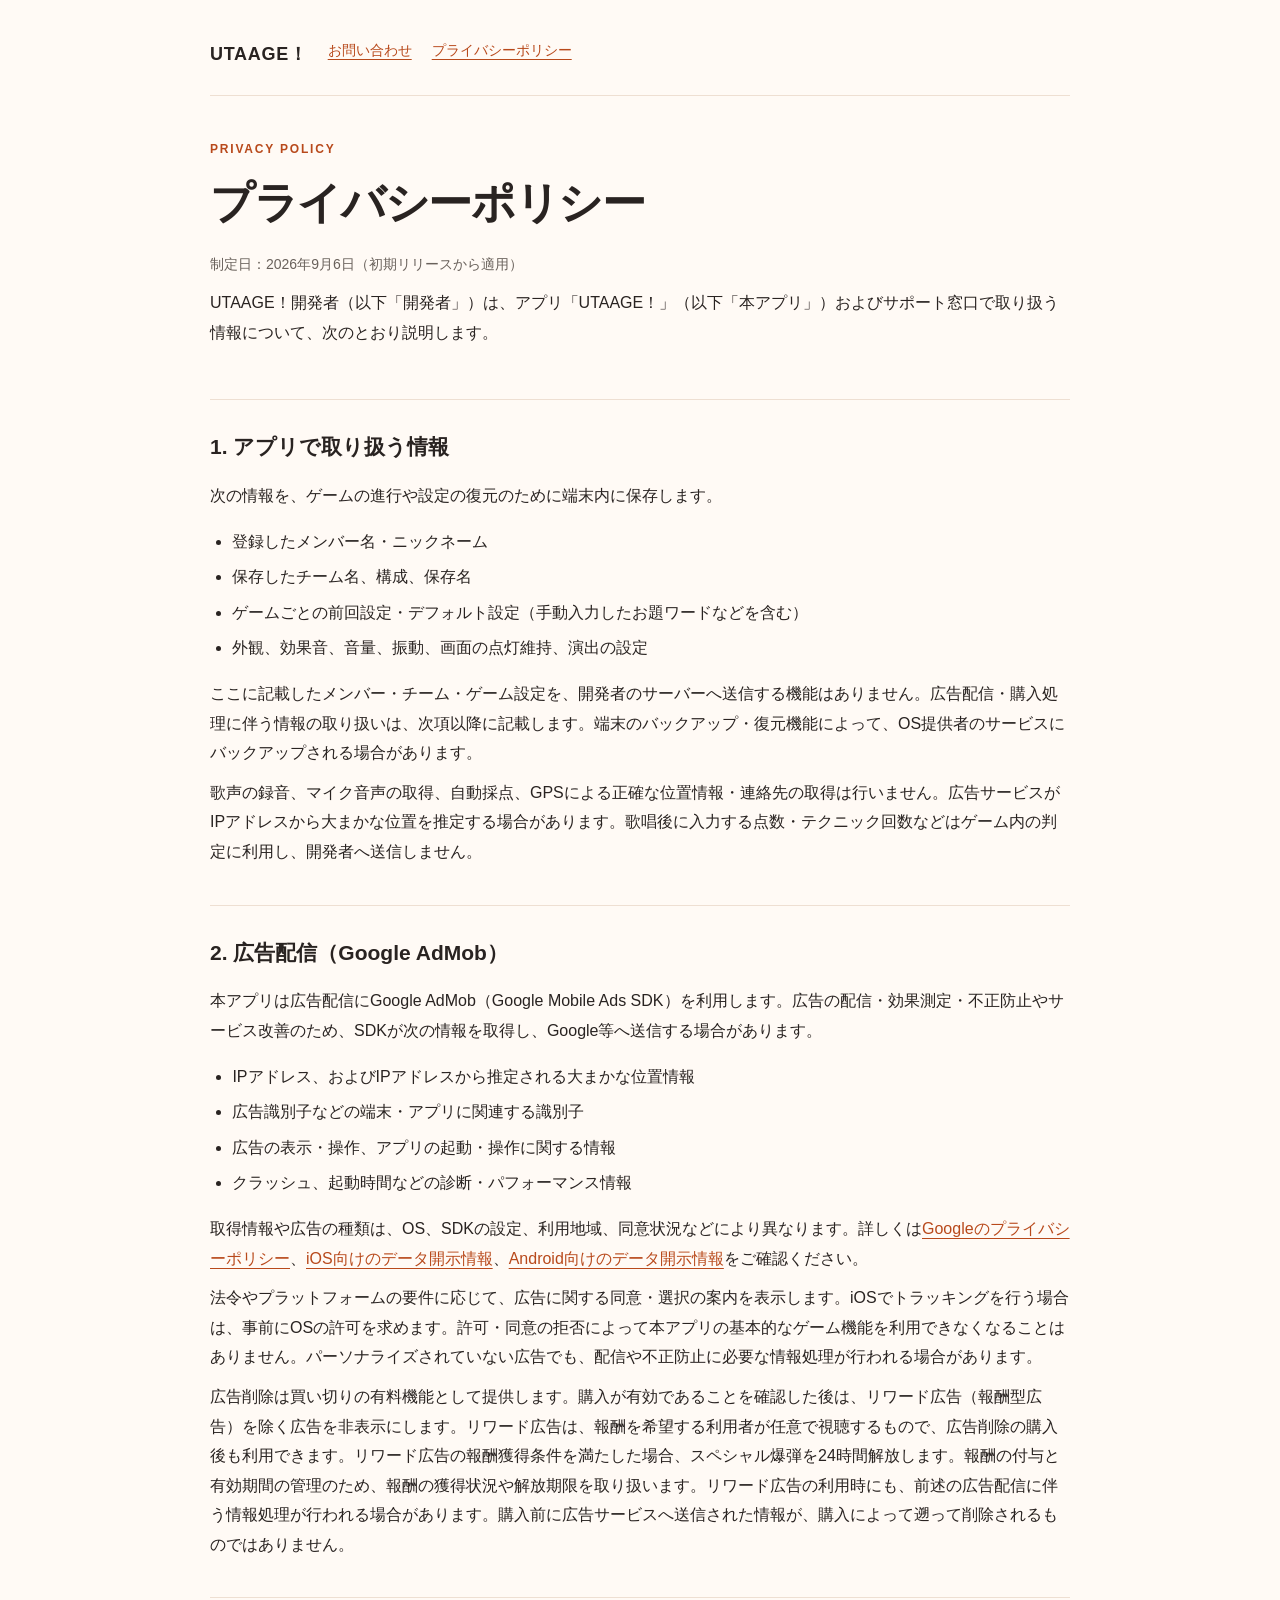
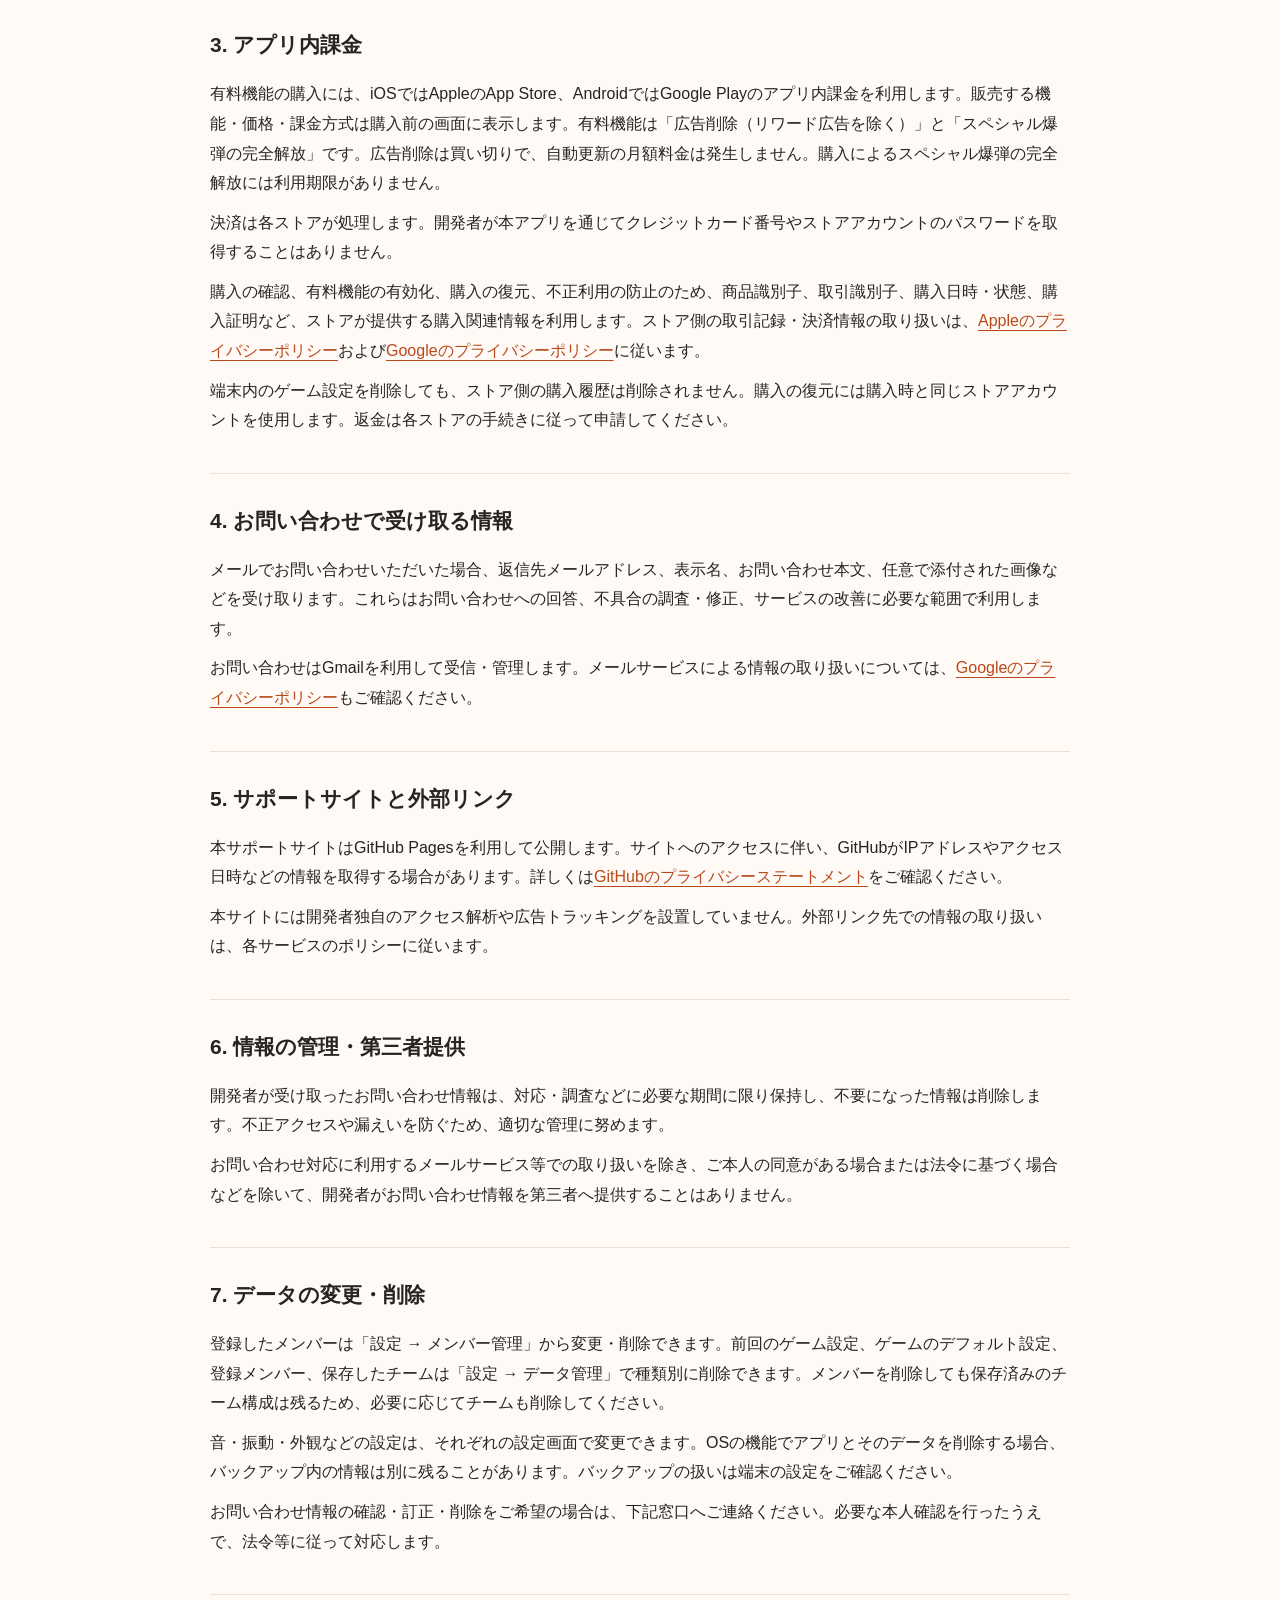
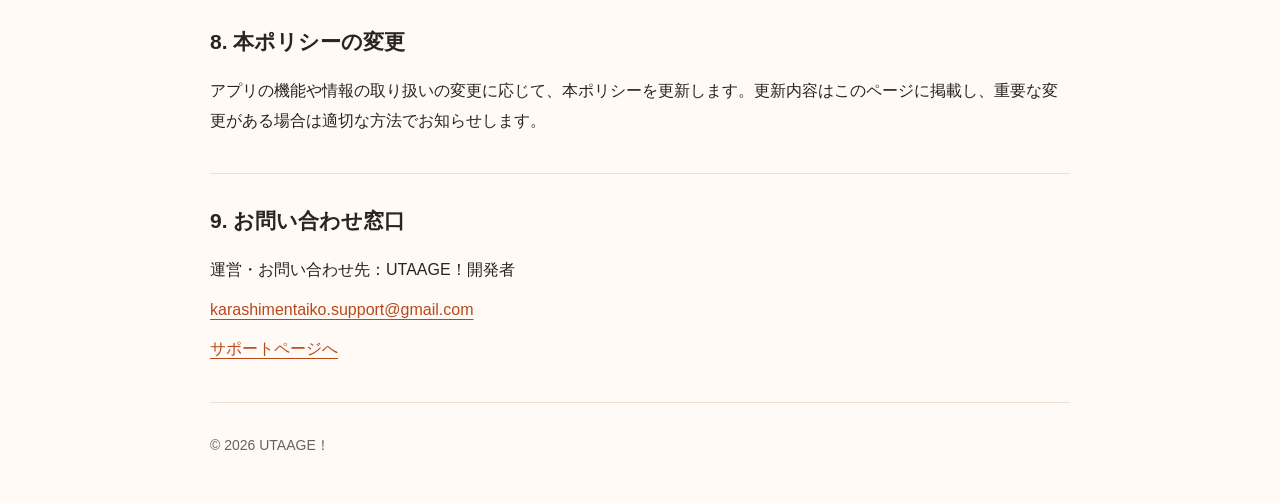
==== privacy.html @ 7a6925a0 "Publish UTAAGE support and privacy pages" ====
<!doctype html>
<html lang="ja"><head><meta charset="utf-8"><meta name="viewport" content="width=device-width,initial-scale=1"><meta name="description" content="UTAAGE！における端末内データ、お問い合わせ情報、外部サービスの取り扱いについて。"><title>プライバシーポリシー | UTAAGE！</title><link rel="stylesheet" href="style.css"></head><body>
<header><nav aria-label="ナビゲーション"><a class="brand" href="index.html">UTAAGE！</a><a href="index.html#contact">お問い合わせ</a><a href="privacy.html" aria-current="page">プライバシーポリシー</a></nav></header>
<main><section class="hero"><p class="eyebrow">PRIVACY POLICY</p><h1>プライバシーポリシー</h1><p class="muted">制定日：2026年9月6日（初期リリースから適用）</p><p>UTAAGE！開発者（以下「開発者」）は、アプリ「UTAAGE！」（以下「本アプリ」）およびサポート窓口で取り扱う情報について、次のとおり説明します。</p></section>
<section><h2>1. アプリで取り扱う情報</h2><p>次の情報を、ゲームの進行や設定の復元のために端末内に保存します。</p><ul><li>登録したメンバー名・ニックネーム</li><li>保存したチーム名、構成、保存名</li><li>ゲームごとの前回設定・デフォルト設定（手動入力したお題ワードなどを含む）</li><li>外観、効果音、音量、振動、画面の点灯維持、演出の設定</li></ul><p>ここに記載したメンバー・チーム・ゲーム設定を、開発者のサーバーへ送信する機能はありません。広告配信・購入処理に伴う情報の取り扱いは、次項以降に記載します。端末のバックアップ・復元機能によって、OS提供者のサービスにバックアップされる場合があります。</p><p>歌声の録音、マイク音声の取得、自動採点、GPSによる正確な位置情報・連絡先の取得は行いません。広告サービスがIPアドレスから大まかな位置を推定する場合があります。歌唱後に入力する点数・テクニック回数などはゲーム内の判定に利用し、開発者へ送信しません。</p></section>
<section><h2>2. 広告配信（Google AdMob）</h2><p>本アプリは広告配信にGoogle AdMob（Google Mobile Ads SDK）を利用します。広告の配信・効果測定・不正防止やサービス改善のため、SDKが次の情報を取得し、Google等へ送信する場合があります。</p><ul><li>IPアドレス、およびIPアドレスから推定される大まかな位置情報</li><li>広告識別子などの端末・アプリに関連する識別子</li><li>広告の表示・操作、アプリの起動・操作に関する情報</li><li>クラッシュ、起動時間などの診断・パフォーマンス情報</li></ul><p>取得情報や広告の種類は、OS、SDKの設定、利用地域、同意状況などにより異なります。詳しくは<a href="https://policies.google.com/privacy?hl=ja">Googleのプライバシーポリシー</a>、<a href="https://developers.google.com/admob/ios/privacy/data-disclosure">iOS向けのデータ開示情報</a>、<a href="https://developers.google.com/admob/android/privacy/play-data-disclosure">Android向けのデータ開示情報</a>をご確認ください。</p><p>法令やプラットフォームの要件に応じて、広告に関する同意・選択の案内を表示します。iOSでトラッキングを行う場合は、事前にOSの許可を求めます。許可・同意の拒否によって本アプリの基本的なゲーム機能を利用できなくなることはありません。パーソナライズされていない広告でも、配信や不正防止に必要な情報処理が行われる場合があります。</p><p>広告削除は買い切りの有料機能として提供します。購入が有効であることを確認した後は、リワード広告（報酬型広告）を除く広告を非表示にします。リワード広告は、報酬を希望する利用者が任意で視聴するもので、広告削除の購入後も利用できます。リワード広告の報酬獲得条件を満たした場合、スペシャル爆弾を24時間解放します。報酬の付与と有効期間の管理のため、報酬の獲得状況や解放期限を取り扱います。リワード広告の利用時にも、前述の広告配信に伴う情報処理が行われる場合があります。購入前に広告サービスへ送信された情報が、購入によって遡って削除されるものではありません。</p></section>
<section><h2>3. アプリ内課金</h2><p>有料機能の購入には、iOSではAppleのApp Store、AndroidではGoogle Playのアプリ内課金を利用します。販売する機能・価格・課金方式は購入前の画面に表示します。有料機能は「広告削除（リワード広告を除く）」と「スペシャル爆弾の完全解放」です。広告削除は買い切りで、自動更新の月額料金は発生しません。購入によるスペシャル爆弾の完全解放には利用期限がありません。</p><p>決済は各ストアが処理します。開発者が本アプリを通じてクレジットカード番号やストアアカウントのパスワードを取得することはありません。</p><p>購入の確認、有料機能の有効化、購入の復元、不正利用の防止のため、商品識別子、取引識別子、購入日時・状態、購入証明など、ストアが提供する購入関連情報を利用します。ストア側の取引記録・決済情報の取り扱いは、<a href="https://www.apple.com/jp/legal/privacy/">Appleのプライバシーポリシー</a>および<a href="https://policies.google.com/privacy?hl=ja">Googleのプライバシーポリシー</a>に従います。</p><p>端末内のゲーム設定を削除しても、ストア側の購入履歴は削除されません。購入の復元には購入時と同じストアアカウントを使用します。返金は各ストアの手続きに従って申請してください。</p></section>
<section><h2>4. お問い合わせで受け取る情報</h2><p>メールでお問い合わせいただいた場合、返信先メールアドレス、表示名、お問い合わせ本文、任意で添付された画像などを受け取ります。これらはお問い合わせへの回答、不具合の調査・修正、サービスの改善に必要な範囲で利用します。</p><p>お問い合わせはGmailを利用して受信・管理します。メールサービスによる情報の取り扱いについては、<a href="https://policies.google.com/privacy?hl=ja">Googleのプライバシーポリシー</a>もご確認ください。</p></section>
<section><h2>5. サポートサイトと外部リンク</h2><p>本サポートサイトはGitHub Pagesを利用して公開します。サイトへのアクセスに伴い、GitHubがIPアドレスやアクセス日時などの情報を取得する場合があります。詳しくは<a href="https://docs.github.com/en/site-policy/privacy-policies/github-general-privacy-statement">GitHubのプライバシーステートメント</a>をご確認ください。</p><p>本サイトには開発者独自のアクセス解析や広告トラッキングを設置していません。外部リンク先での情報の取り扱いは、各サービスのポリシーに従います。</p></section>
<section><h2>6. 情報の管理・第三者提供</h2><p>開発者が受け取ったお問い合わせ情報は、対応・調査などに必要な期間に限り保持し、不要になった情報は削除します。不正アクセスや漏えいを防ぐため、適切な管理に努めます。</p><p>お問い合わせ対応に利用するメールサービス等での取り扱いを除き、ご本人の同意がある場合または法令に基づく場合などを除いて、開発者がお問い合わせ情報を第三者へ提供することはありません。</p></section>
<section><h2>7. データの変更・削除</h2><p>登録したメンバーは「設定 → メンバー管理」から変更・削除できます。前回のゲーム設定、ゲームのデフォルト設定、登録メンバー、保存したチームは「設定 → データ管理」で種類別に削除できます。メンバーを削除しても保存済みのチーム構成は残るため、必要に応じてチームも削除してください。</p><p>音・振動・外観などの設定は、それぞれの設定画面で変更できます。OSの機能でアプリとそのデータを削除する場合、バックアップ内の情報は別に残ることがあります。バックアップの扱いは端末の設定をご確認ください。</p><p>お問い合わせ情報の確認・訂正・削除をご希望の場合は、下記窓口へご連絡ください。必要な本人確認を行ったうえで、法令等に従って対応します。</p></section>
<section><h2>8. 本ポリシーの変更</h2><p>アプリの機能や情報の取り扱いの変更に応じて、本ポリシーを更新します。更新内容はこのページに掲載し、重要な変更がある場合は適切な方法でお知らせします。</p></section>
<section><h2>9. お問い合わせ窓口</h2><p>運営・お問い合わせ先：UTAAGE！開発者</p><p><a href="mailto:karashimentaiko.support@gmail.com?subject=UTAAGE%EF%BC%81%20%E3%83%97%E3%83%A9%E3%82%A4%E3%83%90%E3%82%B7%E3%83%BC">karashimentaiko.support@gmail.com</a></p><p><a href="index.html#contact">サポートページへ</a></p></section>
</main><footer>© 2026 UTAAGE！</footer></body></html>
---- style.css ----
:root{color-scheme:light;--ink:#292321;--muted:#69615b;--accent:#b8491b;--paper:#fffaf5;--line:#eedfd2}*{box-sizing:border-box}body{margin:0;background:var(--paper);color:var(--ink);font-family:-apple-system,BlinkMacSystemFont,"Hiragino Sans","Noto Sans JP",sans-serif;line-height:1.85}header,main,footer{width:min(860px,calc(100% - 40px));margin:auto}header{padding:38px 0 24px;border-bottom:1px solid var(--line)}nav{display:flex;gap:20px;flex-wrap:wrap;font-size:14px}a{color:var(--accent);text-underline-offset:4px;overflow-wrap:anywhere}a:focus-visible{outline:3px solid var(--accent);outline-offset:5px}.brand{font-weight:900;font-size:18px;letter-spacing:.04em;color:var(--ink);text-decoration:none}.eyebrow{color:var(--accent);font-size:12px;font-weight:800;letter-spacing:.15em;margin:0 0 12px}h1{font-size:clamp(28px,6vw,44px);line-height:1.4;letter-spacing:-.03em;margin:0 0 18px}h2{font-size:21px;margin:0 0 14px}h3{font-size:17px;margin:20px 0 8px}.lead{font-size:18px;color:var(--muted)}section{padding:28px 0;border-bottom:1px solid var(--line)}.hero{padding:42px 0}.card{background:white;padding:24px;border:1px solid var(--line);border-radius:18px}.button{display:inline-block;background:var(--accent);color:white;text-decoration:none;border-radius:12px;padding:12px 22px;font-weight:700}.muted,footer{color:var(--muted);font-size:14px}p{margin:10px 0}ul{padding-left:1.4em}li{margin:6px 0}footer{padding:30px 0 44px}.grid{display:grid;grid-template-columns:1fr 1fr;gap:18px}details{padding:14px 0;border-top:1px solid var(--line)}summary{font-weight:700;cursor:pointer}@media(max-width:600px){.grid{grid-template-columns:1fr}.hero{padding:30px 0}.card{padding:18px}header{padding-top:24px}}@media(prefers-color-scheme:dark){:root{color-scheme:dark;--paper:#211c19;--ink:#fff3e9;--muted:#c8b8ad;--accent:#ffad82;--line:#504038}.card{background:#2c2520}.button{color:#241b16}}
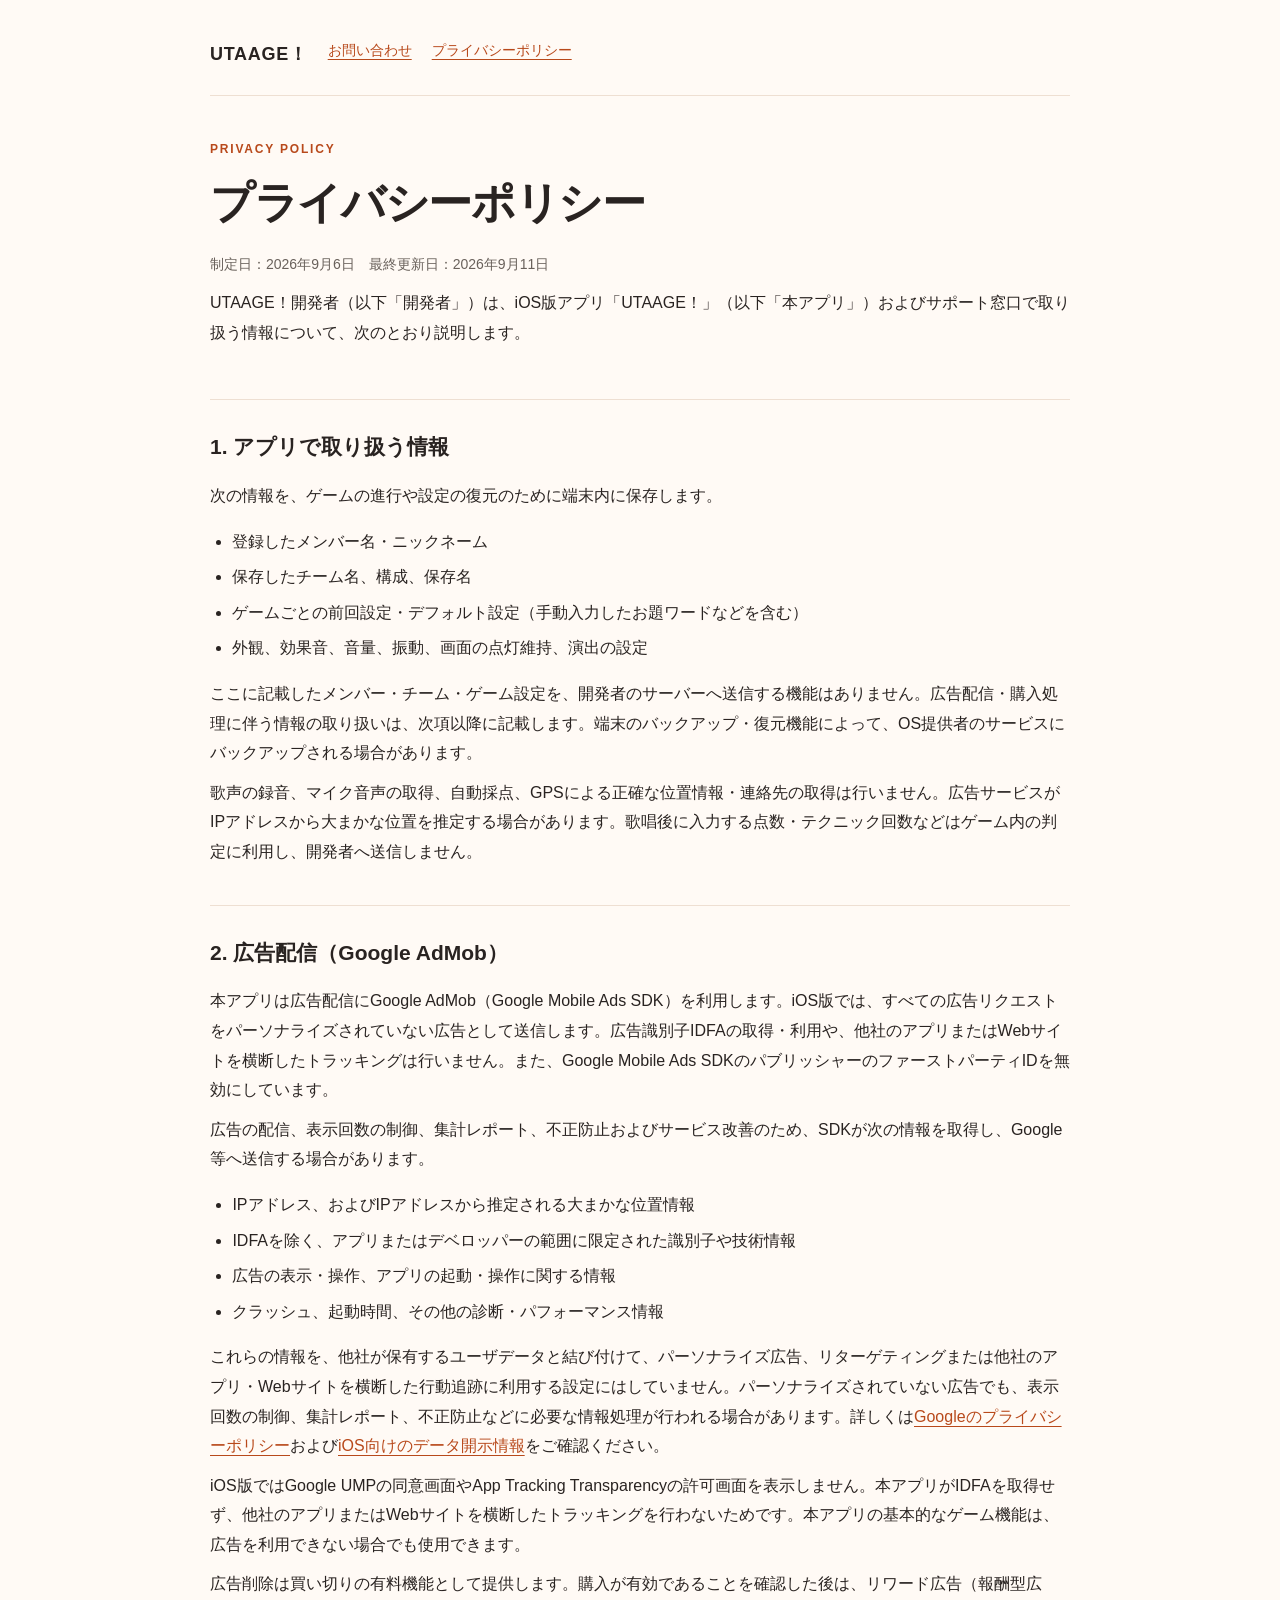
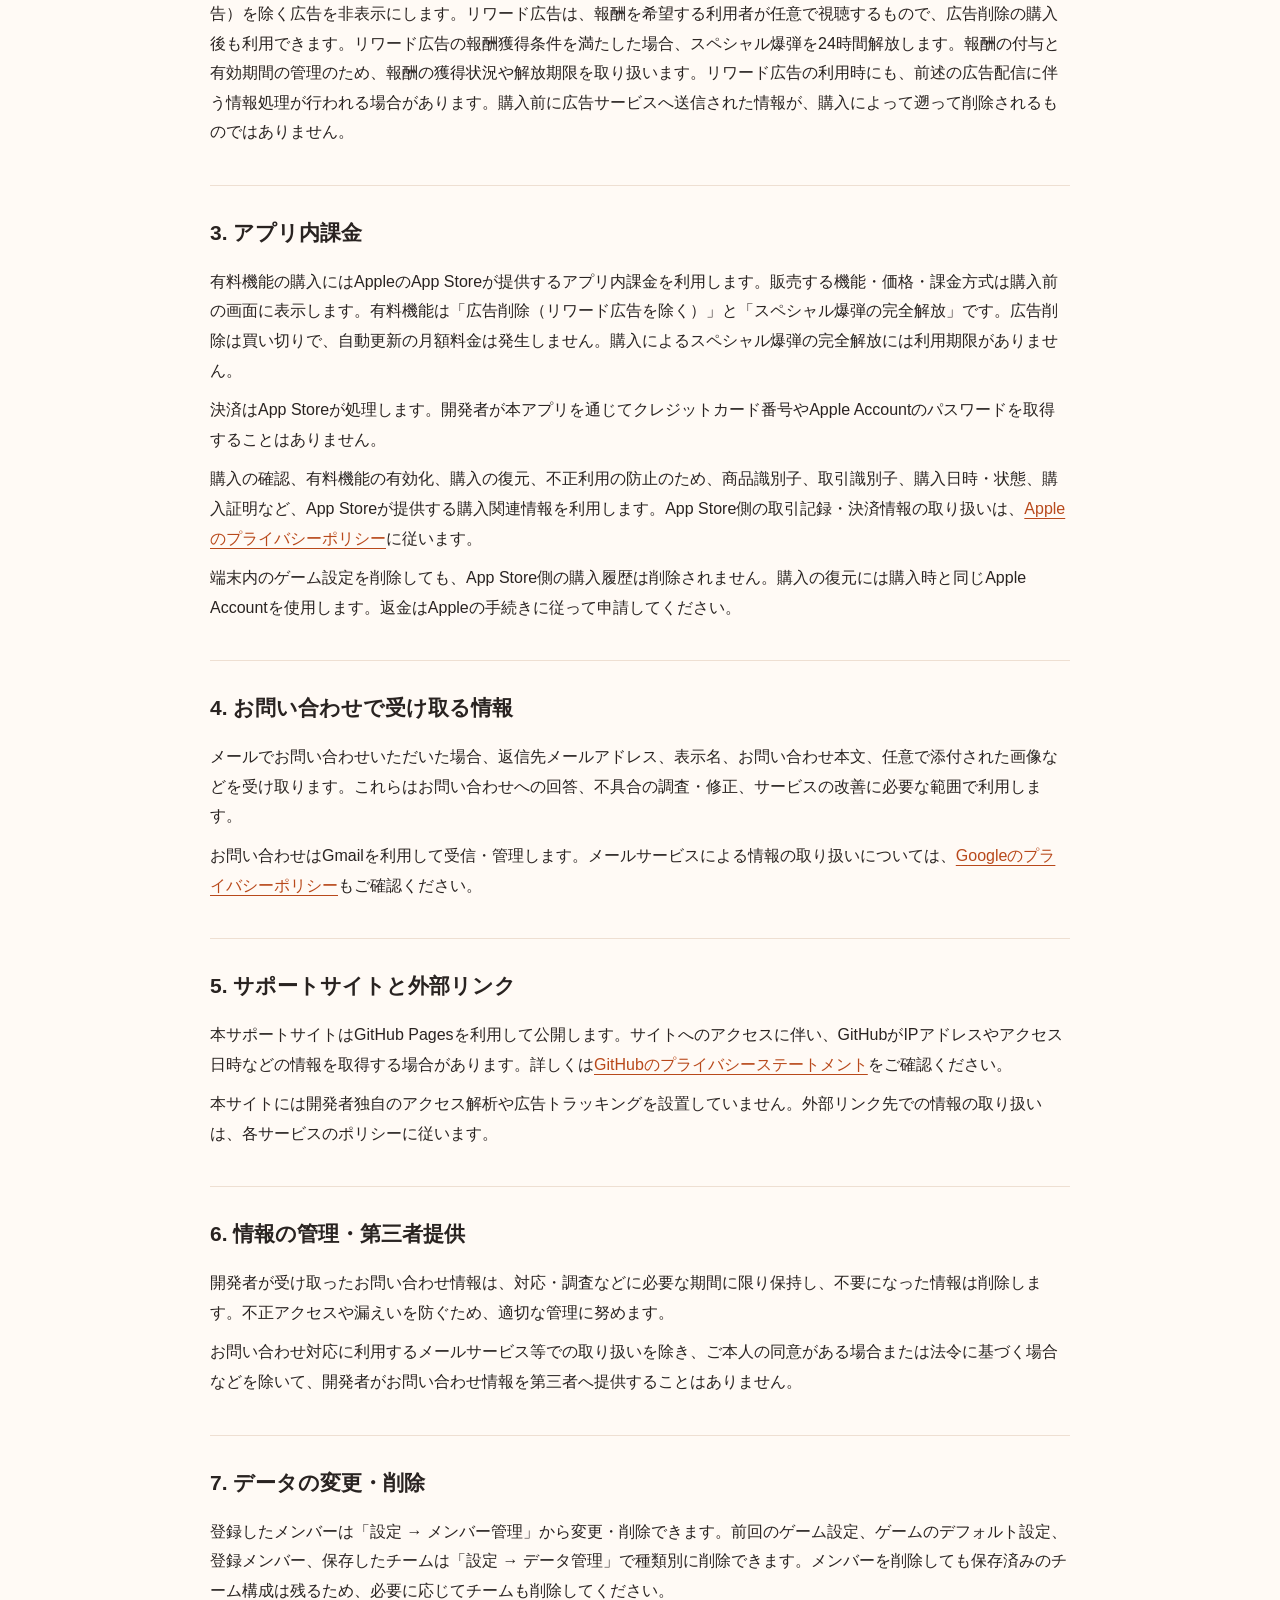
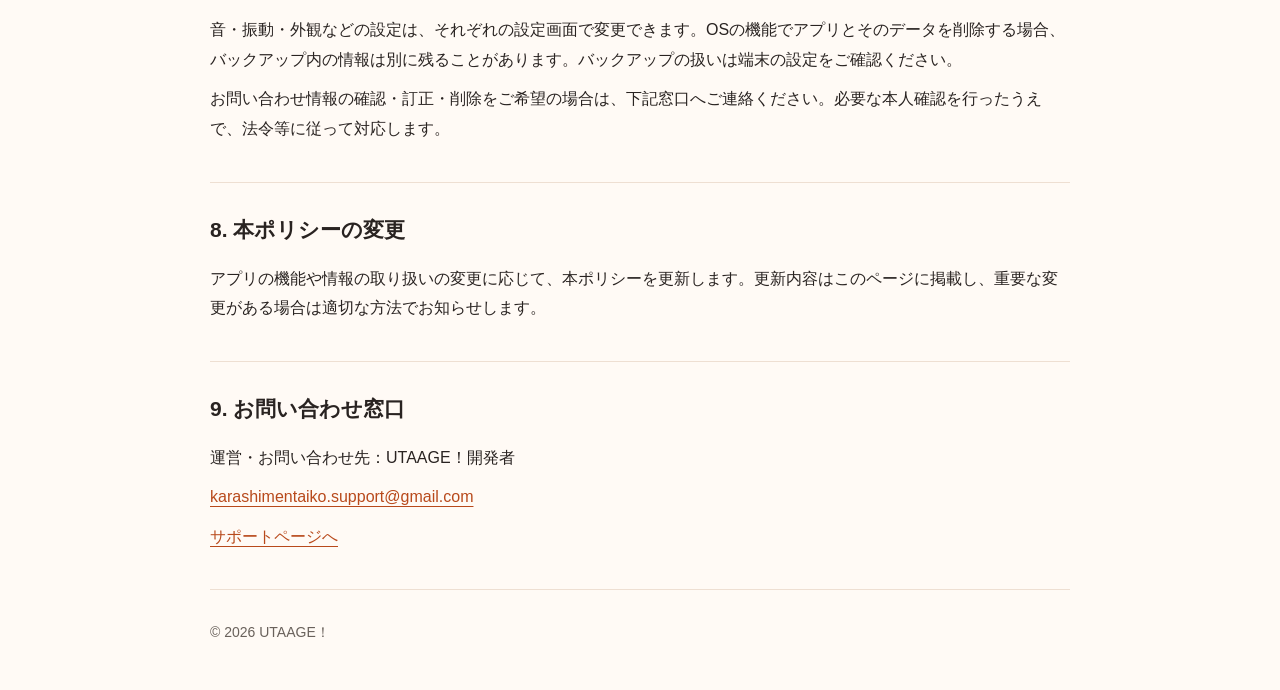
==== commit be966adf: "Clarify iOS privacy and advertising disclosures" ====
--- a/privacy.html
+++ b/privacy.html
@@ -1,10 +1,10 @@
 <!doctype html>
 <html lang="ja"><head><meta charset="utf-8"><meta name="viewport" content="width=device-width,initial-scale=1"><meta name="description" content="UTAAGE！における端末内データ、お問い合わせ情報、外部サービスの取り扱いについて。"><title>プライバシーポリシー | UTAAGE！</title><link rel="stylesheet" href="style.css"></head><body>
 <header><nav aria-label="ナビゲーション"><a class="brand" href="index.html">UTAAGE！</a><a href="index.html#contact">お問い合わせ</a><a href="privacy.html" aria-current="page">プライバシーポリシー</a></nav></header>
-<main><section class="hero"><p class="eyebrow">PRIVACY POLICY</p><h1>プライバシーポリシー</h1><p class="muted">制定日：2026年9月6日（初期リリースから適用）</p><p>UTAAGE！開発者（以下「開発者」）は、アプリ「UTAAGE！」（以下「本アプリ」）およびサポート窓口で取り扱う情報について、次のとおり説明します。</p></section>
+<main><section class="hero"><p class="eyebrow">PRIVACY POLICY</p><h1>プライバシーポリシー</h1><p class="muted">制定日：2026年9月6日　最終更新日：2026年9月11日</p><p>UTAAGE！開発者（以下「開発者」）は、iOS版アプリ「UTAAGE！」（以下「本アプリ」）およびサポート窓口で取り扱う情報について、次のとおり説明します。</p></section>
 <section><h2>1. アプリで取り扱う情報</h2><p>次の情報を、ゲームの進行や設定の復元のために端末内に保存します。</p><ul><li>登録したメンバー名・ニックネーム</li><li>保存したチーム名、構成、保存名</li><li>ゲームごとの前回設定・デフォルト設定（手動入力したお題ワードなどを含む）</li><li>外観、効果音、音量、振動、画面の点灯維持、演出の設定</li></ul><p>ここに記載したメンバー・チーム・ゲーム設定を、開発者のサーバーへ送信する機能はありません。広告配信・購入処理に伴う情報の取り扱いは、次項以降に記載します。端末のバックアップ・復元機能によって、OS提供者のサービスにバックアップされる場合があります。</p><p>歌声の録音、マイク音声の取得、自動採点、GPSによる正確な位置情報・連絡先の取得は行いません。広告サービスがIPアドレスから大まかな位置を推定する場合があります。歌唱後に入力する点数・テクニック回数などはゲーム内の判定に利用し、開発者へ送信しません。</p></section>
-<section><h2>2. 広告配信（Google AdMob）</h2><p>本アプリは広告配信にGoogle AdMob（Google Mobile Ads SDK）を利用します。広告の配信・効果測定・不正防止やサービス改善のため、SDKが次の情報を取得し、Google等へ送信する場合があります。</p><ul><li>IPアドレス、およびIPアドレスから推定される大まかな位置情報</li><li>広告識別子などの端末・アプリに関連する識別子</li><li>広告の表示・操作、アプリの起動・操作に関する情報</li><li>クラッシュ、起動時間などの診断・パフォーマンス情報</li></ul><p>取得情報や広告の種類は、OS、SDKの設定、利用地域、同意状況などにより異なります。詳しくは<a href="https://policies.google.com/privacy?hl=ja">Googleのプライバシーポリシー</a>、<a href="https://developers.google.com/admob/ios/privacy/data-disclosure">iOS向けのデータ開示情報</a>、<a href="https://developers.google.com/admob/android/privacy/play-data-disclosure">Android向けのデータ開示情報</a>をご確認ください。</p><p>法令やプラットフォームの要件に応じて、広告に関する同意・選択の案内を表示します。iOSでトラッキングを行う場合は、事前にOSの許可を求めます。許可・同意の拒否によって本アプリの基本的なゲーム機能を利用できなくなることはありません。パーソナライズされていない広告でも、配信や不正防止に必要な情報処理が行われる場合があります。</p><p>広告削除は買い切りの有料機能として提供します。購入が有効であることを確認した後は、リワード広告（報酬型広告）を除く広告を非表示にします。リワード広告は、報酬を希望する利用者が任意で視聴するもので、広告削除の購入後も利用できます。リワード広告の報酬獲得条件を満たした場合、スペシャル爆弾を24時間解放します。報酬の付与と有効期間の管理のため、報酬の獲得状況や解放期限を取り扱います。リワード広告の利用時にも、前述の広告配信に伴う情報処理が行われる場合があります。購入前に広告サービスへ送信された情報が、購入によって遡って削除されるものではありません。</p></section>
-<section><h2>3. アプリ内課金</h2><p>有料機能の購入には、iOSではAppleのApp Store、AndroidではGoogle Playのアプリ内課金を利用します。販売する機能・価格・課金方式は購入前の画面に表示します。有料機能は「広告削除（リワード広告を除く）」と「スペシャル爆弾の完全解放」です。広告削除は買い切りで、自動更新の月額料金は発生しません。購入によるスペシャル爆弾の完全解放には利用期限がありません。</p><p>決済は各ストアが処理します。開発者が本アプリを通じてクレジットカード番号やストアアカウントのパスワードを取得することはありません。</p><p>購入の確認、有料機能の有効化、購入の復元、不正利用の防止のため、商品識別子、取引識別子、購入日時・状態、購入証明など、ストアが提供する購入関連情報を利用します。ストア側の取引記録・決済情報の取り扱いは、<a href="https://www.apple.com/jp/legal/privacy/">Appleのプライバシーポリシー</a>および<a href="https://policies.google.com/privacy?hl=ja">Googleのプライバシーポリシー</a>に従います。</p><p>端末内のゲーム設定を削除しても、ストア側の購入履歴は削除されません。購入の復元には購入時と同じストアアカウントを使用します。返金は各ストアの手続きに従って申請してください。</p></section>
+<section><h2>2. 広告配信（Google AdMob）</h2><p>本アプリは広告配信にGoogle AdMob（Google Mobile Ads SDK）を利用します。iOS版では、すべての広告リクエストをパーソナライズされていない広告として送信します。広告識別子IDFAの取得・利用や、他社のアプリまたはWebサイトを横断したトラッキングは行いません。また、Google Mobile Ads SDKのパブリッシャーのファーストパーティIDを無効にしています。</p><p>広告の配信、表示回数の制御、集計レポート、不正防止およびサービス改善のため、SDKが次の情報を取得し、Google等へ送信する場合があります。</p><ul><li>IPアドレス、およびIPアドレスから推定される大まかな位置情報</li><li>IDFAを除く、アプリまたはデベロッパーの範囲に限定された識別子や技術情報</li><li>広告の表示・操作、アプリの起動・操作に関する情報</li><li>クラッシュ、起動時間、その他の診断・パフォーマンス情報</li></ul><p>これらの情報を、他社が保有するユーザデータと結び付けて、パーソナライズ広告、リターゲティングまたは他社のアプリ・Webサイトを横断した行動追跡に利用する設定にはしていません。パーソナライズされていない広告でも、表示回数の制御、集計レポート、不正防止などに必要な情報処理が行われる場合があります。詳しくは<a href="https://policies.google.com/privacy?hl=ja">Googleのプライバシーポリシー</a>および<a href="https://developers.google.com/admob/ios/privacy/data-disclosure">iOS向けのデータ開示情報</a>をご確認ください。</p><p>iOS版ではGoogle UMPの同意画面やApp Tracking Transparencyの許可画面を表示しません。本アプリがIDFAを取得せず、他社のアプリまたはWebサイトを横断したトラッキングを行わないためです。本アプリの基本的なゲーム機能は、広告を利用できない場合でも使用できます。</p><p>広告削除は買い切りの有料機能として提供します。購入が有効であることを確認した後は、リワード広告（報酬型広告）を除く広告を非表示にします。リワード広告は、報酬を希望する利用者が任意で視聴するもので、広告削除の購入後も利用できます。リワード広告の報酬獲得条件を満たした場合、スペシャル爆弾を24時間解放します。報酬の付与と有効期間の管理のため、報酬の獲得状況や解放期限を取り扱います。リワード広告の利用時にも、前述の広告配信に伴う情報処理が行われる場合があります。購入前に広告サービスへ送信された情報が、購入によって遡って削除されるものではありません。</p></section>
+<section><h2>3. アプリ内課金</h2><p>有料機能の購入にはAppleのApp Storeが提供するアプリ内課金を利用します。販売する機能・価格・課金方式は購入前の画面に表示します。有料機能は「広告削除（リワード広告を除く）」と「スペシャル爆弾の完全解放」です。広告削除は買い切りで、自動更新の月額料金は発生しません。購入によるスペシャル爆弾の完全解放には利用期限がありません。</p><p>決済はApp Storeが処理します。開発者が本アプリを通じてクレジットカード番号やApple Accountのパスワードを取得することはありません。</p><p>購入の確認、有料機能の有効化、購入の復元、不正利用の防止のため、商品識別子、取引識別子、購入日時・状態、購入証明など、App Storeが提供する購入関連情報を利用します。App Store側の取引記録・決済情報の取り扱いは、<a href="https://www.apple.com/jp/legal/privacy/">Appleのプライバシーポリシー</a>に従います。</p><p>端末内のゲーム設定を削除しても、App Store側の購入履歴は削除されません。購入の復元には購入時と同じApple Accountを使用します。返金はAppleの手続きに従って申請してください。</p></section>
 <section><h2>4. お問い合わせで受け取る情報</h2><p>メールでお問い合わせいただいた場合、返信先メールアドレス、表示名、お問い合わせ本文、任意で添付された画像などを受け取ります。これらはお問い合わせへの回答、不具合の調査・修正、サービスの改善に必要な範囲で利用します。</p><p>お問い合わせはGmailを利用して受信・管理します。メールサービスによる情報の取り扱いについては、<a href="https://policies.google.com/privacy?hl=ja">Googleのプライバシーポリシー</a>もご確認ください。</p></section>
 <section><h2>5. サポートサイトと外部リンク</h2><p>本サポートサイトはGitHub Pagesを利用して公開します。サイトへのアクセスに伴い、GitHubがIPアドレスやアクセス日時などの情報を取得する場合があります。詳しくは<a href="https://docs.github.com/en/site-policy/privacy-policies/github-general-privacy-statement">GitHubのプライバシーステートメント</a>をご確認ください。</p><p>本サイトには開発者独自のアクセス解析や広告トラッキングを設置していません。外部リンク先での情報の取り扱いは、各サービスのポリシーに従います。</p></section>
 <section><h2>6. 情報の管理・第三者提供</h2><p>開発者が受け取ったお問い合わせ情報は、対応・調査などに必要な期間に限り保持し、不要になった情報は削除します。不正アクセスや漏えいを防ぐため、適切な管理に努めます。</p><p>お問い合わせ対応に利用するメールサービス等での取り扱いを除き、ご本人の同意がある場合または法令に基づく場合などを除いて、開発者がお問い合わせ情報を第三者へ提供することはありません。</p></section>
